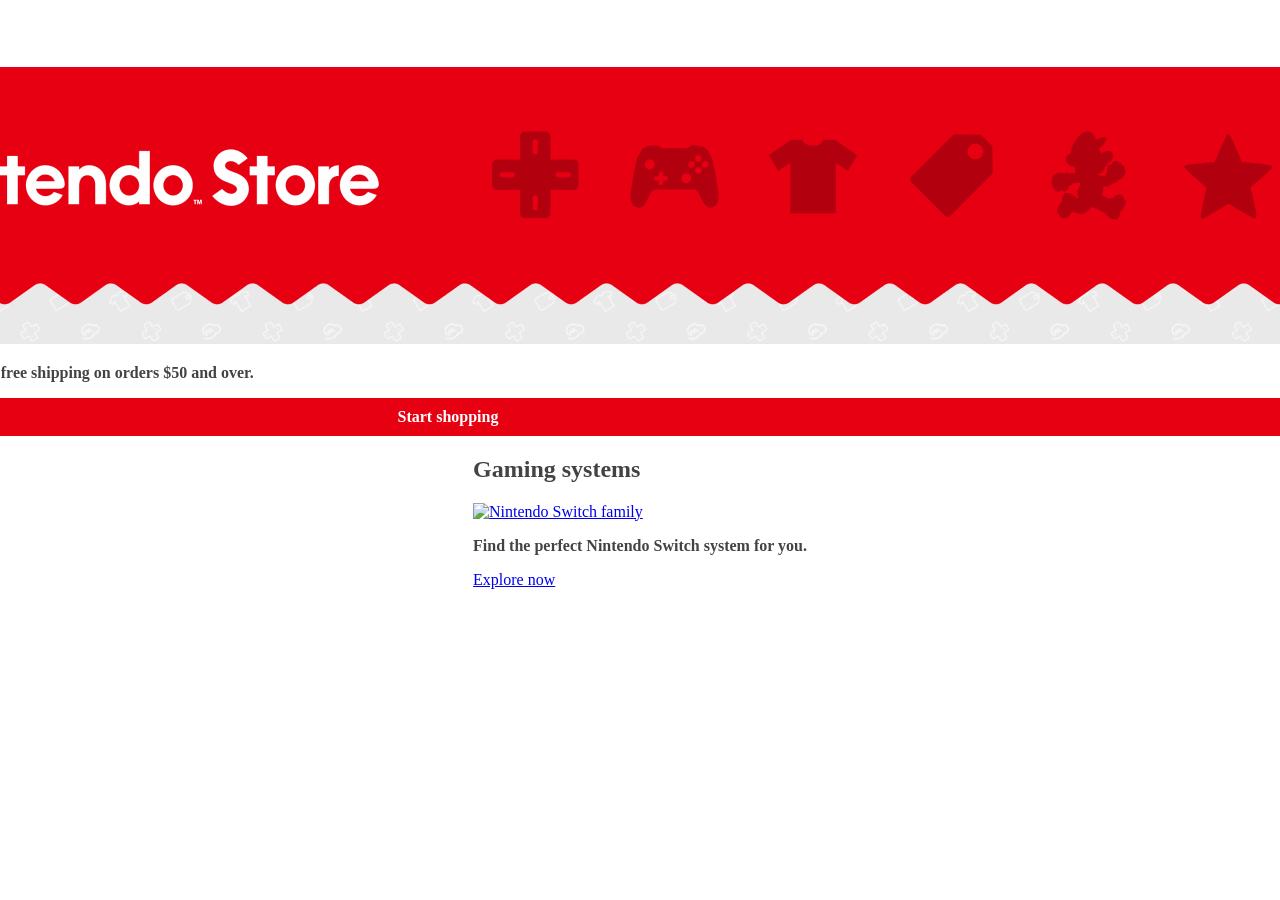
==== myNintendoStore.html @ c0f9689e "MNS progress + Branch rename" ====
<!DOCTYPE html>
<html lang="en">
<head>
    <meta charset="UTF-8">
    <meta name="viewport" content="width=device-width, initial-scale=1.0">
    <title>Document</title>
    <link rel="stylesheet" href="mns_style.css">
</head>
<body>
    <section class="OnlineStore">
        <div class="NintendoStore">
            <h2 class="SectionH2">
                Online Store
            </h2>
            <a href="https://www.nintendo.com/us/store/" title="My Nintendo Store">
                    <div class="NintendoStoreResponsiveImage">
                        <img 
                        alt="My Nintendo Store"
                        class="MyNintendoStoreDesktopImage" 
                        src="Assets/MNS_DesktopHighRes.png">
                    </div>
            </a>
            <div class="OnlineStoreDescription">
                <p class="">
                    <strong>Shop games, exclusive Nintendo merchandise, and more! Plus, get free shipping on orders $50 and over.                    </strong>
                </p>
                <a href="https://www.nintendo.com/us/store/" class="StartShoppingButton">
                    Start shopping
                </a>
            </div>
            
        </div>
    </section>

<!--ADD DIVIDER!-->

    <section class="GamingSystems">
        <div class="GamingSystemsContent">
            <h2 class="">
                Gaming systems
            </h2>
            <a href="https://www.nintendo.com/us/switch/" class="">
                <div class="">
                    <img 
                    alt="Nintendo Switch family"
                    class="" 
                    src="Assets/Nintendo_Switch_family_wide.jpg">
                </div>
            </a>
            <div class="">
                <p class="">
                    <strong>Find the perfect Nintendo Switch system for you.</strong>
                </p>
            </div>
            <a href="https://www.nintendo.com/us/switch/" class="ExploreGamingSystemsButton">
                Explore now
            </a>
        </div>
    </section>
</body>
</html>
---- mns_style.css ----
body {
    padding: 0px;
    margin: 0px;
    width: 100%;
    color: rgb(67, 67, 67);
}

.OnlineStore {
    display: flex;
    justify-content: center;
    max-width: 70%;
}

.NintendoStore {

}

.MyNintendoStoreDesktopImage {
    border-radius: 8px;
}

.OnlineStoreDescription {

}

.StartShoppingButton {
    display: flex;
    border-radius: 8px;
    background-color: #E60012;
    justify-content: center;
    padding: 10px;
    text-decoration: none;
    font-weight: bold;
    color: white;
}

.GamingSystems {
    display: flex;
    justify-content: center;
}
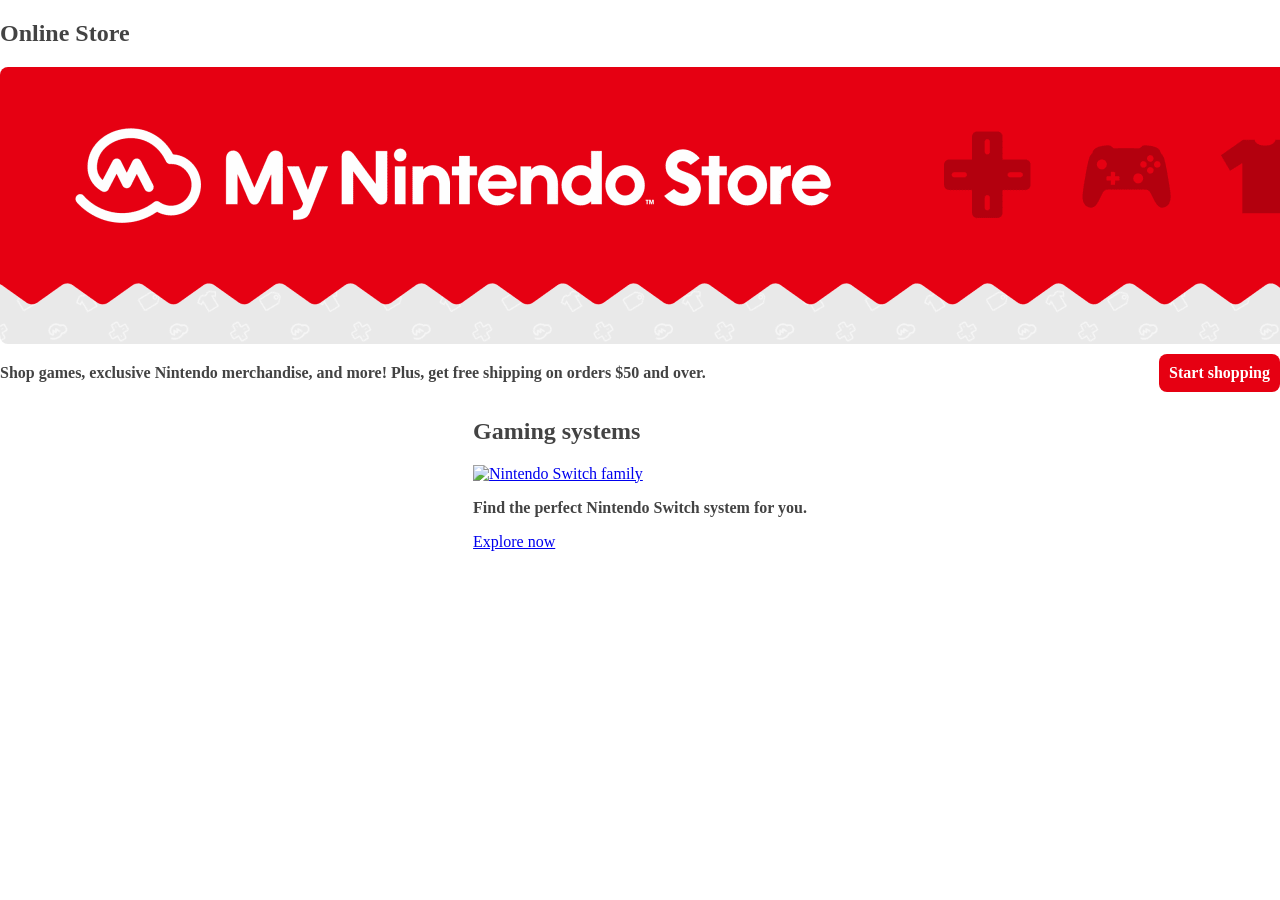
==== commit 97d36a4d: "Edit" ====
--- a/myNintendoStore.html
+++ b/myNintendoStore.html
@@ -9,9 +9,9 @@
 <body>
     <section class="OnlineStore">
         <div class="NintendoStore">
-            <h2 class="SectionH2">
+            <h1 class="SectionH2">
                 Online Store
-            </h2>
+            </h1>
             <a href="https://www.nintendo.com/us/store/" title="My Nintendo Store">
                     <div class="NintendoStoreResponsiveImage">
                         <img 
--- a/mns_style.css
+++ b/mns_style.css
@@ -1,18 +1,23 @@
+@import url(tipografía.css);
+
 body {
     padding: 0px;
     margin: 0px;
     width: 100%;
     color: rgb(67, 67, 67);
+    font-family: var(--nintendo-font);
+    font-weight: var(--font-weight-nintendo);
+    font-size: var(--font-size-text);
+    line-height: var(--line-text);
 }
 
 .OnlineStore {
     display: flex;
     justify-content: center;
-    max-width: 70%;
 }
 
 .NintendoStore {
-
+    width: 100%;
 }
 
 .MyNintendoStoreDesktopImage {
@@ -20,7 +25,9 @@
 }
 
 .OnlineStoreDescription {
-
+    display: flex;
+    align-items: center;
+    justify-content: space-between;
 }
 
 .StartShoppingButton {
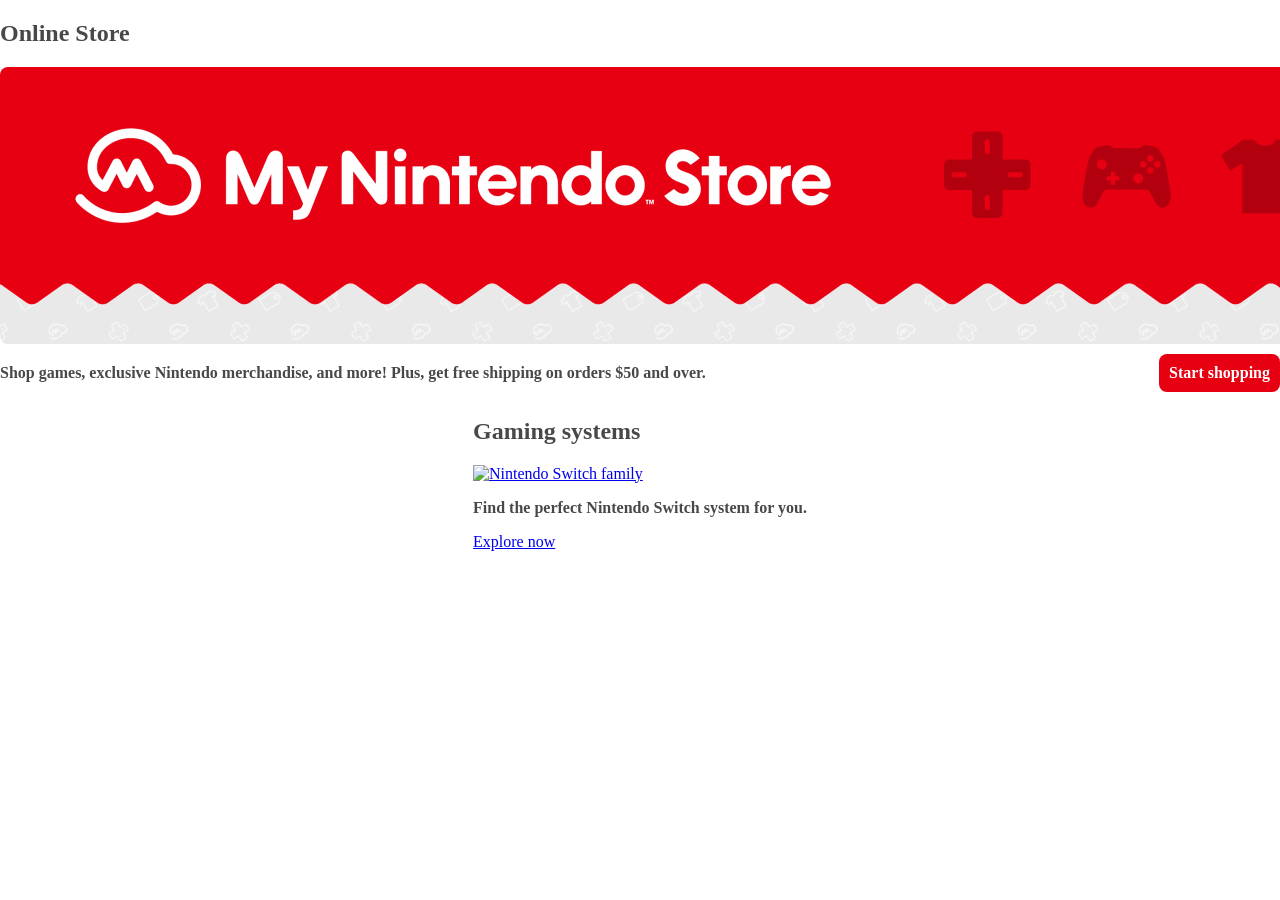
==== commit 58ec494d: "Add responsive structure" ====
--- a/myNintendoStore.html
+++ b/myNintendoStore.html
@@ -4,6 +4,7 @@
     <meta charset="UTF-8">
     <meta name="viewport" content="width=device-width, initial-scale=1.0">
     <title>Document</title>
+    <meta name="viewport" content="width=device-width, initial-scale=1" />
     <link rel="stylesheet" href="mns_style.css">
 </head>
 <body>
--- a/mns_style.css
+++ b/mns_style.css
@@ -4,7 +4,7 @@
     padding: 0px;
     margin: 0px;
     width: 100%;
-    color: rgb(67, 67, 67);
+    color: rgb(72, 72, 72);
     font-family: var(--nintendo-font);
     font-weight: var(--font-weight-nintendo);
     font-size: var(--font-size-text);
@@ -44,4 +44,10 @@
 .GamingSystems {
     display: flex;
     justify-content: center;
+}
+
+@media (max-width: 720px) {
+    .NintendoStoreResponsiveImage {
+        src: url(Assets/MNS_mobile.png);
+    }
 }
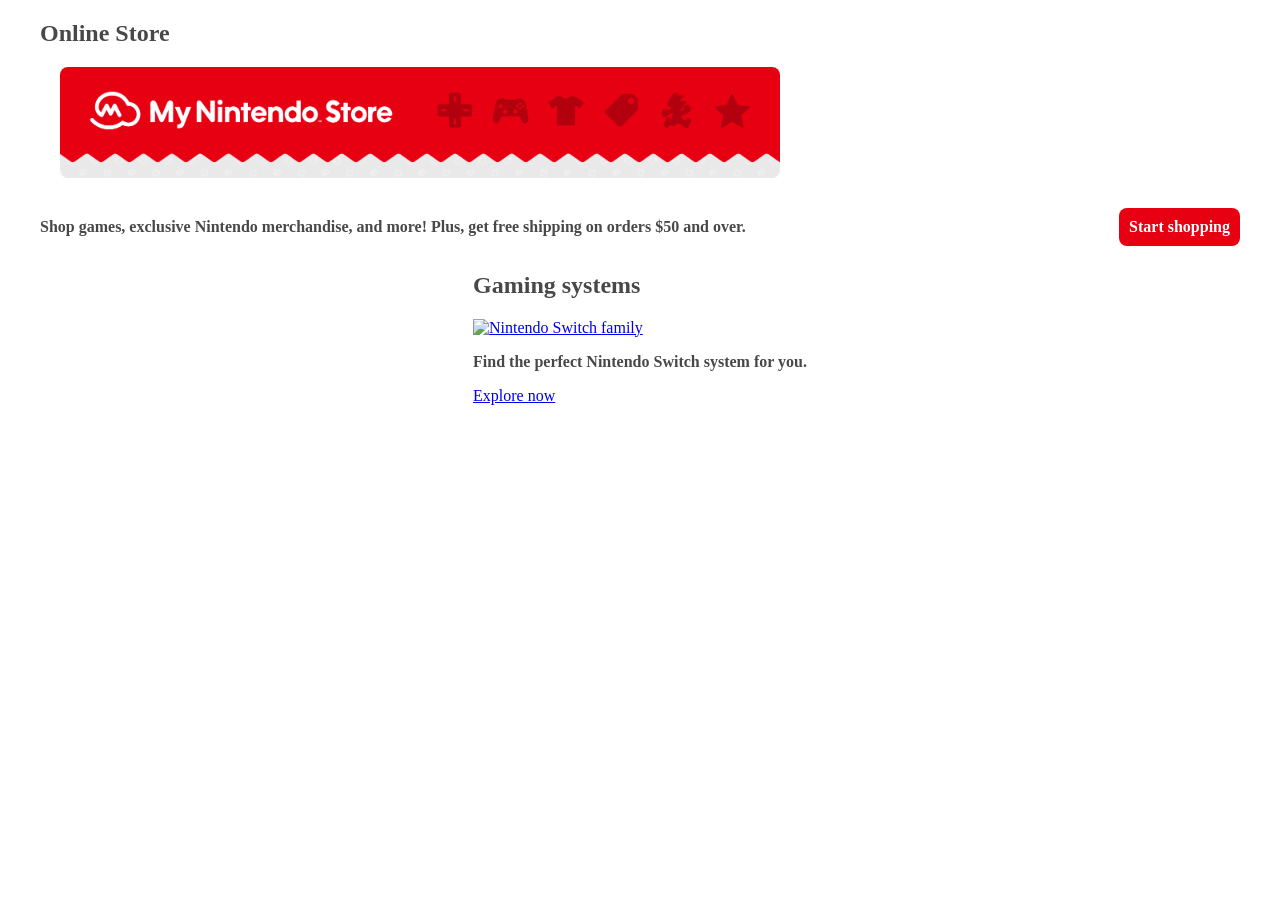
==== commit 83c6eccd: "Small edit Removed redundant meta line" ====
--- a/myNintendoStore.html
+++ b/myNintendoStore.html
@@ -4,7 +4,6 @@
     <meta charset="UTF-8">
     <meta name="viewport" content="width=device-width, initial-scale=1.0">
     <title>Document</title>
-    <meta name="viewport" content="width=device-width, initial-scale=1" />
     <link rel="stylesheet" href="mns_style.css">
 </head>
 <body>
@@ -13,7 +12,9 @@
             <h1 class="SectionH2">
                 Online Store
             </h1>
-            <a href="https://www.nintendo.com/us/store/" title="My Nintendo Store">
+            <a 
+                href="https://www.nintendo.com/us/store/" 
+                title="My Nintendo Store">
                     <div class="NintendoStoreResponsiveImage">
                         <img 
                         alt="My Nintendo Store"
--- a/mns_style.css
+++ b/mns_style.css
@@ -17,11 +17,19 @@
 }
 
 .NintendoStore {
-    width: 100%;
+    max-width: 1200px;
+    width: fit-content;
+}
+
+.NintendoStoreResponsiveImage {
+    margin: 20px;
+    width: 60%;
 }
 
 .MyNintendoStoreDesktopImage {
+    width: 100%;
     border-radius: 8px;
+    object-fit: cover;
 }
 
 .OnlineStoreDescription {
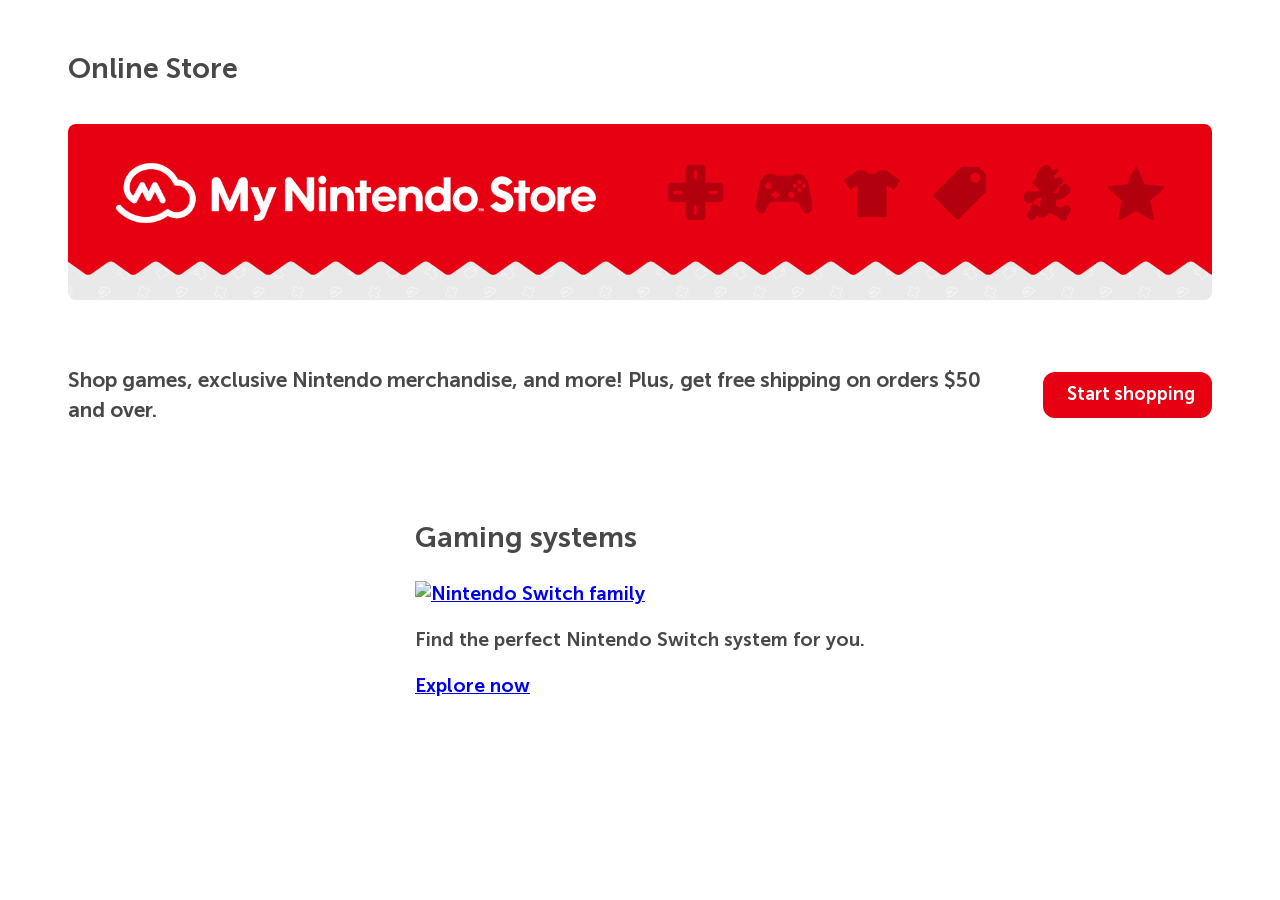
==== commit 733db3b4: "MNS Progress" ====
--- a/myNintendoStore.html
+++ b/myNintendoStore.html
@@ -9,25 +9,27 @@
 <body>
     <section class="OnlineStore">
         <div class="NintendoStore">
-            <h1 class="SectionH2">
+            <h1 class="SectionHeader">
                 Online Store
             </h1>
             <a 
-                href="https://www.nintendo.com/us/store/" 
-                title="My Nintendo Store">
-                    <div class="NintendoStoreResponsiveImage">
-                        <img 
-                        alt="My Nintendo Store"
-                        class="MyNintendoStoreDesktopImage" 
-                        src="Assets/MNS_DesktopHighRes.png">
-                    </div>
+            href="https://www.nintendo.com/us/store/" 
+            title="My Nintendo Store">
+                <div class="NintendoStoreResponsiveImage">
+                    <img 
+                    alt="My Nintendo Store"
+                    class="MyNintendoStoreImage" 
+                    src="Assets/MNS_DesktopHighRes.png">
+                </div>
             </a>
             <div class="OnlineStoreDescription">
-                <p class="">
+                <p class="OnlineStoreDescriptionText">
                     <strong>Shop games, exclusive Nintendo merchandise, and more! Plus, get free shipping on orders $50 and over.                    </strong>
                 </p>
-                <a href="https://www.nintendo.com/us/store/" class="StartShoppingButton">
-                    Start shopping
+                <a 
+                href="https://www.nintendo.com/us/store/" 
+                class="StartShoppingButton">
+                Start shopping
                 </a>
             </div>
             
--- a/mns_style.css
+++ b/mns_style.css
@@ -1,33 +1,48 @@
-@import url(tipografía.css);
+@font-face {
+    font-family: "Nintendo";
+    src: url(Fonts/MuseoSans_700.ttf);
+}
 
 body {
     padding: 0px;
     margin: 0px;
     width: 100%;
+    font-family: "Nintendo";
+    font-size: larger;
     color: rgb(72, 72, 72);
-    font-family: var(--nintendo-font);
-    font-weight: var(--font-weight-nintendo);
-    font-size: var(--font-size-text);
-    line-height: var(--line-text);
+    line-height: 1.4;
 }
 
 .OnlineStore {
     display: flex;
     justify-content: center;
+    align-content: center;
+    padding-top: 48px;
+    padding-bottom: 48px;
 }
 
 .NintendoStore {
-    max-width: 1200px;
+    width: 1144px;
+    max-width: 95%;
+}
+
+.SectionHeader {
+    margin: 0;
     width: fit-content;
 }
 
 .NintendoStoreResponsiveImage {
-    margin: 20px;
-    width: 60%;
+    box-sizing: border-box;
+    width: 100%;
+    height: fit-content;
+    margin-top: 36px;
+    margin-bottom: 36px;
+    border-radius: 8px;
 }
 
-.MyNintendoStoreDesktopImage {
+.MyNintendoStoreImage {
     width: 100%;
+    height: auto;
     border-radius: 8px;
     object-fit: cover;
 }
@@ -38,15 +53,48 @@
     justify-content: space-between;
 }
 
+.OnlineStoreDescriptionText {
+    max-width: 940px;
+    margin-right: 36px;
+    font-size: 21px;
+    font-weight: 700;
+    line-height: 29.4px;
+}
+
 .StartShoppingButton {
     display: flex;
-    border-radius: 8px;
+    align-items: center;
+    box-sizing: border-box;
+    margin-right: ;
+    width: 169px;
+    height: 46px;
+    padding-left: 24px;
+    padding-right: 24px;
+    border-radius: 12px;
     background-color: #E60012;
-    justify-content: center;
-    padding: 10px;
     text-decoration: none;
-    font-weight: bold;
+    text-align: center;
+    font-size: 18px;
+    text-wrap: nowrap;
     color: white;
+}
+
+.StartShoppingButton:hover {
+    animation-name: ButtonHover;
+    animation-duration: 0.5s;
+}
+
+@keyframes ButtonHover {
+    from {
+        width: 169px;
+        height: 46px;
+        background-color: #E60012;
+    }
+    to {
+        width: 175px;
+        height: 48px;
+        background-color: #ae000f;
+    }
 }
 
 .GamingSystems {
@@ -54,8 +102,6 @@
     justify-content: center;
 }
 
-@media (max-width: 720px) {
-    .NintendoStoreResponsiveImage {
-        src: url(Assets/MNS_mobile.png);
-    }
+@media screen and (max-width: 720px) {
+    
 }
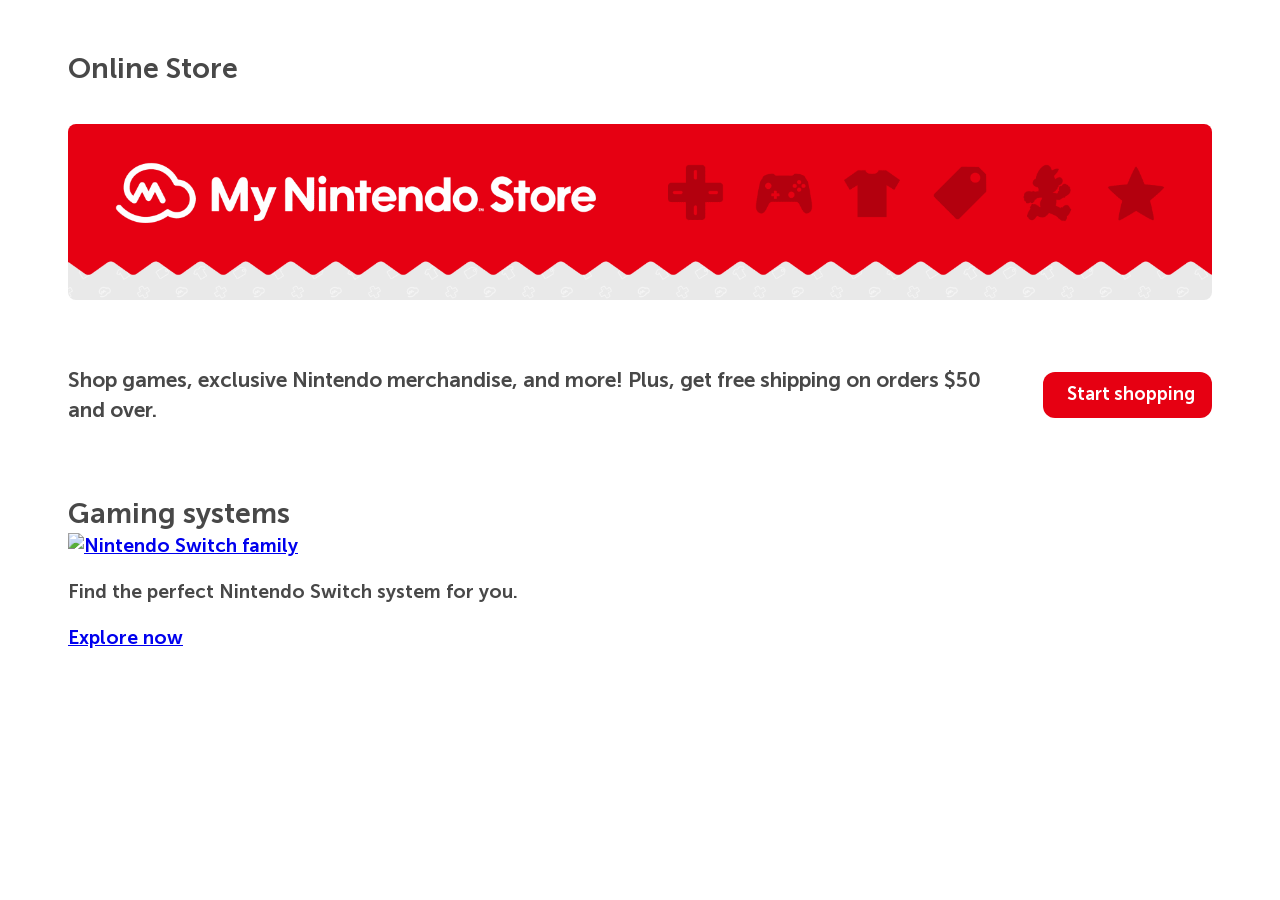
==== commit 3dd93cb7: "Gaming Systems: progress" ====
--- a/myNintendoStore.html
+++ b/myNintendoStore.html
@@ -9,13 +9,17 @@
 <body>
     <section class="OnlineStore">
         <div class="NintendoStore">
-            <h1 class="SectionHeader">
+            <h2 class="SectionHeader">
                 Online Store
-            </h1>
+            </h2>
             <a 
             href="https://www.nintendo.com/us/store/" 
             title="My Nintendo Store">
                 <div class="NintendoStoreResponsiveImage">
+                    <img 
+                    src="Assets/MNS_mobile.png" 
+                    alt="My Nintendo Store"
+                    class="MyNintendoStoreImageMobile">
                     <img 
                     alt="My Nintendo Store"
                     class="MyNintendoStoreImage" 
@@ -26,11 +30,13 @@
                 <p class="OnlineStoreDescriptionText">
                     <strong>Shop games, exclusive Nintendo merchandise, and more! Plus, get free shipping on orders $50 and over.                    </strong>
                 </p>
-                <a 
-                href="https://www.nintendo.com/us/store/" 
-                class="StartShoppingButton">
-                Start shopping
-                </a>
+                <div>
+                    <a 
+                    href="https://www.nintendo.com/us/store/" 
+                    class="StartShoppingButton">
+                    Start shopping
+                    </a>
+                </div>
             </div>
             
         </div>
@@ -40,14 +46,14 @@
 
     <section class="GamingSystems">
         <div class="GamingSystemsContent">
-            <h2 class="">
+            <h2 class="SectionHeader">
                 Gaming systems
             </h2>
-            <a href="https://www.nintendo.com/us/switch/" class="">
+            <a href="https://www.nintendo.com/us/switch/" class="GamingSystemsPicture">
                 <div class="">
                     <img 
                     alt="Nintendo Switch family"
-                    class="" 
+                    id="GamingSystemsImg" 
                     src="Assets/Nintendo_Switch_family_wide.jpg">
                 </div>
             </a>
--- a/mns_style.css
+++ b/mns_style.css
@@ -1,6 +1,10 @@
 @font-face {
     font-family: "Nintendo";
     src: url(Fonts/MuseoSans_700.ttf);
+}
+
+*{
+    box-sizing: border-box;
 }
 
 body {
@@ -47,6 +51,14 @@
     object-fit: cover;
 }
 
+.MyNintendoStoreImageMobile {
+    display: none;
+    width: 100%;
+    height: auto;
+    border-radius: 8px;
+    object-fit: cover;
+}
+
 .OnlineStoreDescription {
     display: flex;
     align-items: center;
@@ -65,7 +77,6 @@
     display: flex;
     align-items: center;
     box-sizing: border-box;
-    margin-right: ;
     width: 169px;
     height: 46px;
     padding-left: 24px;
@@ -77,31 +88,64 @@
     font-size: 18px;
     text-wrap: nowrap;
     color: white;
+    overflow: visible;
 }
 
 .StartShoppingButton:hover {
     animation-name: ButtonHover;
-    animation-duration: 0.5s;
+    animation-duration: 0.3s;
 }
 
 @keyframes ButtonHover {
-    from {
-        width: 169px;
-        height: 46px;
-        background-color: #E60012;
-    }
-    to {
-        width: 175px;
-        height: 48px;
-        background-color: #ae000f;
-    }
+    0%   {transform:scale(1.0)}
+    25%  {transform:scale(1.09)}
+    50%  {transform:scale(1.05)}
+    100% {transform:scale(1.09)}
 }
 
+.StartShoppingButton:hover {
+    animation: ButtonHover 0.4s linear;
+    animation-fill-mode: forwards;
+    filter: brightness(70%);
+}
 .GamingSystems {
     display: flex;
     justify-content: center;
 }
 
-@media screen and (max-width: 720px) {
-    
+@media screen and (max-width: 768px) {
+    .MyNintendoStoreImageMobile {
+        display: block;
+    }
+
+    .MyNintendoStoreImage {
+        display: none;
+    }
+}
+
+/*
+BELOW GAMING SYSTEMS STYLE
+*/
+
+.GamingSystems {
+    max-width: 95%;
+    margin: auto;
+}
+
+.GamingSystemsContent {
+    width: 1144px;
+    display: flex;
+    flex-direction: column;
+}
+
+.GamingSystemsPicture {
+    width: 100%;
+    padding: 0;
+}
+
+.GamingSystemsImg {
+    width: 100%;
+    margin-top: 36px;
+    margin-bottom: 36px;
+    border-radius: 8px;
 }
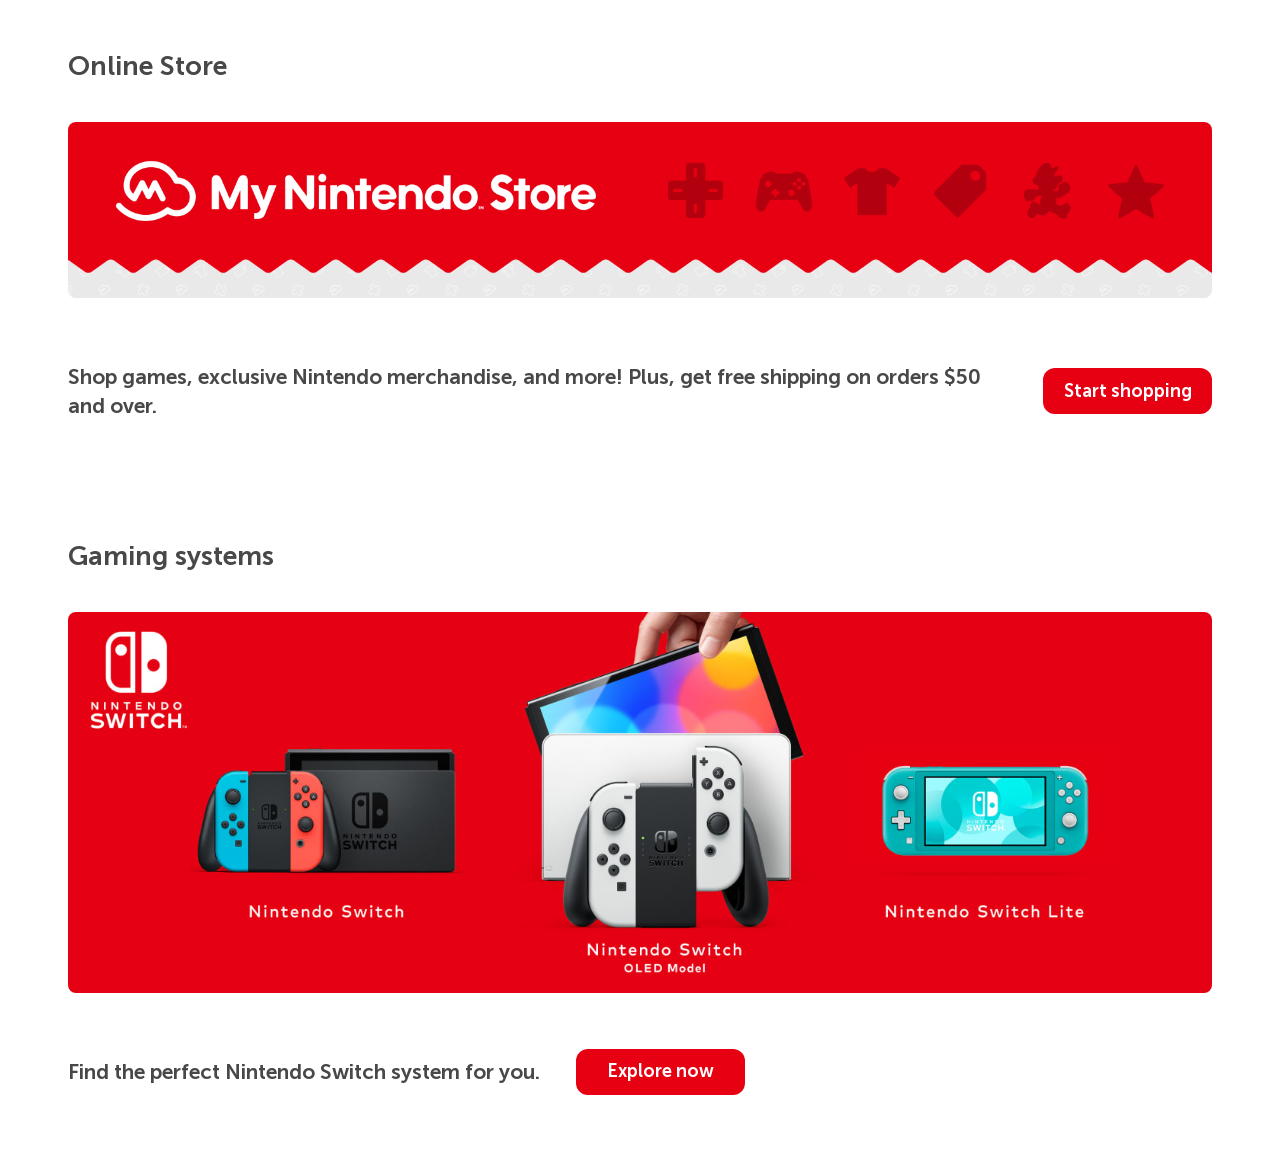
==== commit b9f2a7d6: "MNS & Gaming Systems DONE" ====
--- a/myNintendoStore.html
+++ b/myNintendoStore.html
@@ -30,13 +30,11 @@
                 <p class="OnlineStoreDescriptionText">
                     <strong>Shop games, exclusive Nintendo merchandise, and more! Plus, get free shipping on orders $50 and over.                    </strong>
                 </p>
-                <div>
-                    <a 
-                    href="https://www.nintendo.com/us/store/" 
-                    class="StartShoppingButton">
-                    Start shopping
-                    </a>
-                </div>
+                <a 
+                href="https://www.nintendo.com/us/store/" 
+                class="StartShoppingButton">
+                Start shopping
+                </a>
             </div>
             
         </div>
@@ -54,17 +52,19 @@
                     <img 
                     alt="Nintendo Switch family"
                     id="GamingSystemsImg" 
-                    src="Assets/Nintendo_Switch_family_wide.jpg">
+                    src="Assets/Nintendo_Switch_family_wide_high_res.jpg">
                 </div>
             </a>
-            <div class="">
-                <p class="">
+            <div class="GamingSystemsDescription">
+                <p class="GamingSystemsDescriptionText">
                     <strong>Find the perfect Nintendo Switch system for you.</strong>
                 </p>
+                <a 
+                    href="https://www.nintendo.com/us/switch/" 
+                    class="ExploreGamingSystemsButton">
+                    Explore now
+                </a>
             </div>
-            <a href="https://www.nintendo.com/us/switch/" class="ExploreGamingSystemsButton">
-                Explore now
-            </a>
         </div>
     </section>
 </body>
--- a/mns_style.css
+++ b/mns_style.css
@@ -12,7 +12,7 @@
     margin: 0px;
     width: 100%;
     font-family: "Nintendo";
-    font-size: larger;
+    font-size: large;
     color: rgb(72, 72, 72);
     line-height: 1.4;
 }
@@ -36,9 +36,7 @@
 }
 
 .NintendoStoreResponsiveImage {
-    box-sizing: border-box;
     width: 100%;
-    height: fit-content;
     margin-top: 36px;
     margin-bottom: 36px;
     border-radius: 8px;
@@ -65,7 +63,7 @@
     justify-content: space-between;
 }
 
-.OnlineStoreDescriptionText {
+.OnlineStoreDescriptionText, .GamingSystemsDescriptionText {
     max-width: 940px;
     margin-right: 36px;
     font-size: 21px;
@@ -76,6 +74,7 @@
 .StartShoppingButton {
     display: flex;
     align-items: center;
+    justify-content: center;
     box-sizing: border-box;
     width: 169px;
     height: 46px;
@@ -91,10 +90,56 @@
     overflow: visible;
 }
 
-.StartShoppingButton:hover {
-    animation-name: ButtonHover;
-    animation-duration: 0.3s;
+/*
+BELOW GAMING SYSTEMS STYLE
+*/
+
+.GamingSystems {
+    padding-top: 48px;
+    padding-bottom: 48px;
 }
+
+.GamingSystemsContent {
+    max-width: 95%;
+    margin: auto;
+    width: 1144px;
+    display: flex;
+    flex-direction: column;
+}
+
+.GamingSystemsPicture {
+    width: 100%;
+}
+
+#GamingSystemsImg {
+    width: 100%;
+    margin-top: 36px;
+    margin-bottom: 36px;
+    border-radius: 8px;
+}
+
+.GamingSystemsDescription {
+    display: flex;
+    align-items: center;
+}
+
+.ExploreGamingSystemsButton {
+    width: 169px;
+    height: 46px;
+    padding-left: 24px;
+    padding-right: 24px;
+    display: flex;
+    justify-content: center;
+    align-items: center;
+    border-radius: 12px;
+    background-color: #E60012;
+    text-decoration: none;
+    text-align: center;
+    font-size: 18px;
+    color: white;
+}
+
+/* HOVERS, ANIMATIONS AND RESPONSIVE */
 
 @keyframes ButtonHover {
     0%   {transform:scale(1.0)}
@@ -103,17 +148,39 @@
     100% {transform:scale(1.09)}
 }
 
-.StartShoppingButton:hover {
+.StartShoppingButton:hover, .ExploreGamingSystemsButton:hover {
     animation: ButtonHover 0.4s linear;
     animation-fill-mode: forwards;
-    filter: brightness(70%);
+    background-color: #c20010;
 }
 .GamingSystems {
     display: flex;
     justify-content: center;
 }
 
+@media screen and (max-width: 1025px) {
+    .NintendoStoreResponsiveImage, #GamingSystemsImg {
+        margin-top: 16px;
+        margin-bottom: 16px;
+    }
+
+    .OnlineStoreDescription, .GamingSystemsDescription {
+        flex-direction: column;
+        align-items: flex-start;
+    }
+
+    .StartShoppingButton, .ExploreGamingSystemsButton {
+        width: 100%;
+    }
+}
+
 @media screen and (max-width: 768px) {
+    .OnlineStoreDescriptionText, .GamingSystemsDescriptionText {
+        
+        font-size: 18px;
+        font-weight: bolder;
+    }
+
     .MyNintendoStoreImageMobile {
         display: block;
     }
@@ -121,31 +188,4 @@
     .MyNintendoStoreImage {
         display: none;
     }
-}
-
-/*
-BELOW GAMING SYSTEMS STYLE
-*/
-
-.GamingSystems {
-    max-width: 95%;
-    margin: auto;
-}
-
-.GamingSystemsContent {
-    width: 1144px;
-    display: flex;
-    flex-direction: column;
-}
-
-.GamingSystemsPicture {
-    width: 100%;
-    padding: 0;
-}
-
-.GamingSystemsImg {
-    width: 100%;
-    margin-top: 36px;
-    margin-bottom: 36px;
-    border-radius: 8px;
 }
